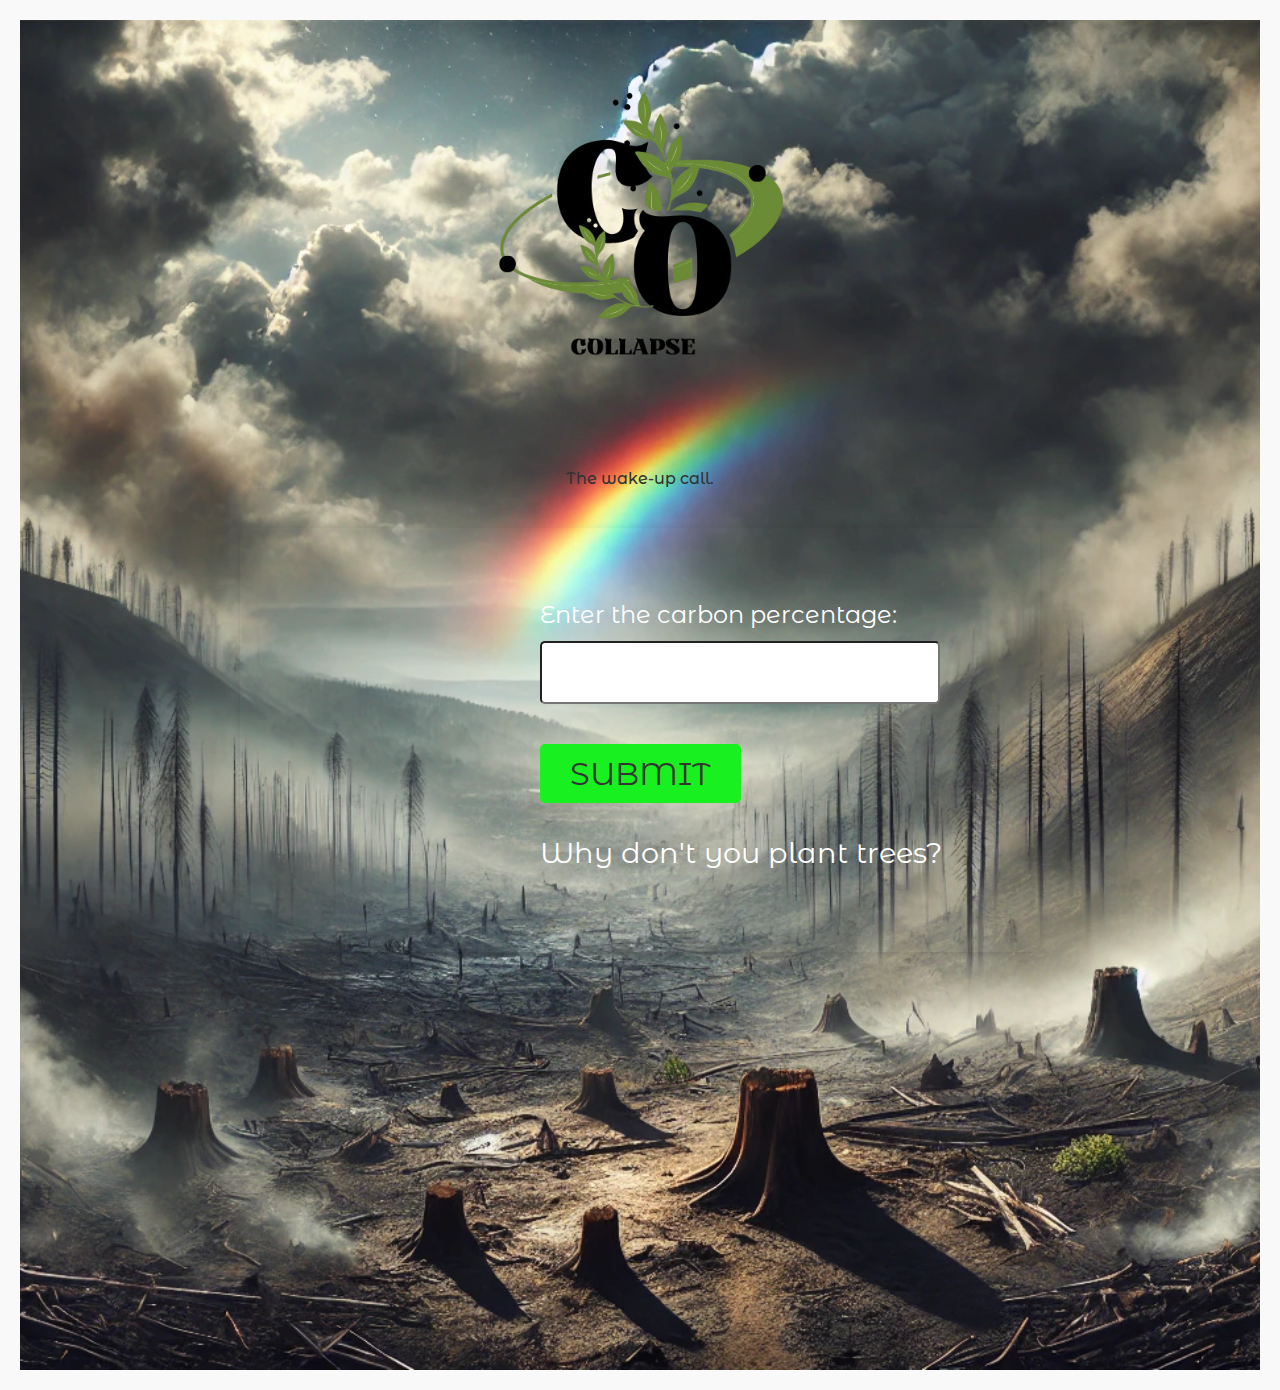
==== Spectra-Useless-Project-main/index.html @ 2319e43c "do" ====
<!DOCTYPE html>
<html lang="en">
<head>
  <meta charset="UTF-8" />
  <meta http-equiv="X-UA-Compatible" content="IE=edge" />
  <meta name="viewport" content="width=device-width, initial-scale=1.0" />
  <title>Document</title>
  <link rel="stylesheet" href="style.css" />
  <link rel="stylesheet" href="./style/css/all.min.css">
</head>
<body>
  <section class="first-page">
    <input type="checkbox" id="check">
    <header>
      <label for="check">
        <i class="fas fa-bars menu-btn"></i>
        <i class="fas fa-times close-btn"></i>
      </label>
    </header>

    <div class="content">
      <img src="logo.png" alt="Image" class="centered-image">
      <div class="info">
        <p>The wake-up call.</p>
      </div>
    </div>

    <div class="container">
      <div class="nextpage">
        <div class="form-feed">
          <form>
            <label for="percent">Enter the carbon percentage:</label><input type="text" id="cpercent">
            <button type="button" onclick="randNum()">SUBMIT</button>
          </form>
          <label for="planting"><p>Why don't you plant <span id="result"></span> trees?</p></label>
        </div>
      </div> 
    </div>
  </section>
  <script src="randomno.js"></script>
</body>
</html>
---- Spectra-Useless-Project-main/style.css ----
@import url("https://fonts.googleapis.com/css2?family=Montserrat+Alternates:wght@100;500;900&display=swap");

* {
  margin: 0;
  padding: 0;
  box-sizing: border-box;
  font-family: "Montserrat Alternates", sans-serif;
}

section {
  position: relative;
  display: flex;
  flex-direction: column;
  align-items: center;
  width: 100%;
  height: 150vh;
  background-image: url(a86589f2-6cae-4448-a960-3ab7c2816e41.jpg);
  background-blend-mode: lighten;
  background-size: cover;
  background-position: center;
}
.first-page {
  position: relative;
  background-blend-mode: lighten;
  background-size: cover;
  background-position: center;
}
.content {
  text-align: center;
  margin-top: -190px;
  width: 90%;
}

.centered-image {
  display: block;
  margin: 0 auto;
  width: 35%;
  padding-top: 200px;
}

.info h2 {
  color: #7e6805;
  font-size: 55px;
  font-weight: 800;
  letter-spacing: 1px;
}

.info p {
  font-size: 16px;
  font-weight: 500;
  margin-bottom: 40px;
}

.info-btn {
  color: black;
  background: #ffe781;
  text-transform: uppercase;
  font-weight: 900;
  padding: 7px 15px;
  border-radius: 10px;
  transition: background 0.5s;
}

.info-btn:hover {
  background: #ffffff;
}

.media-icons {
  display: flex;
  justify-content: center;
  align-items: center;
  margin-top: 20px;
}

.media-icons a {
  color: black;
  font-size: 25px;
  transition: transform 0.3s;
  margin: 0 30px;
}

.media-icons a:hover {
  transform: scale(1.5);
}

label {
  display: none;
}

#check {
  display: none;
}

/* Responsive Styles */
@media (max-width: 960px) {
  header {
    padding: 30px 20px;
  }

  header .navigation {
    display: none;
  }

  label {
    display: block;
    font-size: 25px;
    cursor: pointer;
  }

  #check:checked ~ .navigation {
    display: flex;
    flex-direction: column;
    justify-content: center;
    align-items: center;
    position: fixed;
    top: 0;
    bottom: 0;
    left: 0;
    right: 0;
    background: rgba(255, 231, 129, 0.8);
  }

  .centered-image {
    width: 70%;
  }

  .info h2 {
    font-size: 35px;
  }

  .info p {
    font-size: 14px;
  }
}
.container{
  width: 100%;
  height: 100vh;
}
body {
  font-family: 'Arial', sans-serif;
  background-color: #f9f9f9; /* Light background for contrast */
  color: #333;
  margin: 0;
  padding: 20px;
}

.form-feed {
  padding: 60px 80px 70px 300px; /* Adjusted padding for a balanced layout */
  
  border-radius: 10px; 
  box-shadow: 0 2px 10px rgba(0, 0, 0, 0.1);
  max-width: 800px; 
  margin: auto; 
}

h1 {
  text-align: center; 
  color: #4CAF50;
}

input[type="text"] {
  padding: 10px;
  border-radius: 5px;
  width: 100%; 
  max-width: 400px; 
  margin-bottom: 40px;
  font-size: 2em;
  transition: border-color 0.3s; 
}

label{
  padding: 12px 12px 12px 0;
  display: inline-block;
  font-size: x-large;
  color: #ffffff;
}
input[type="text"]:focus {
  border-color: #4CAF50; /* Change border color on focus */
  outline: none; /* Remove default outline */
}

button[type="button"] {
  background-color: #18f11f; 
  color: rgb(50, 53, 50); 
  border: none;
  padding: 10px 30px;
  border-radius: 5px;
  cursor: pointer;
  font-size: 2em;
  transition: background-color 0.3s, transform 0.2s; 
}

button[type="button"]:hover {
  background-color: #45a049; 
  transform: translateY(-2px); 
}
button[type="button"]:focus {
  outline: 2px solid #4CAF50; 
}

p {
  text-align: center; 
  font-size: 1.2em; 
  margin-top: 20px; 
}

#result {
  font-weight: bold;
  color: #004703; 
}
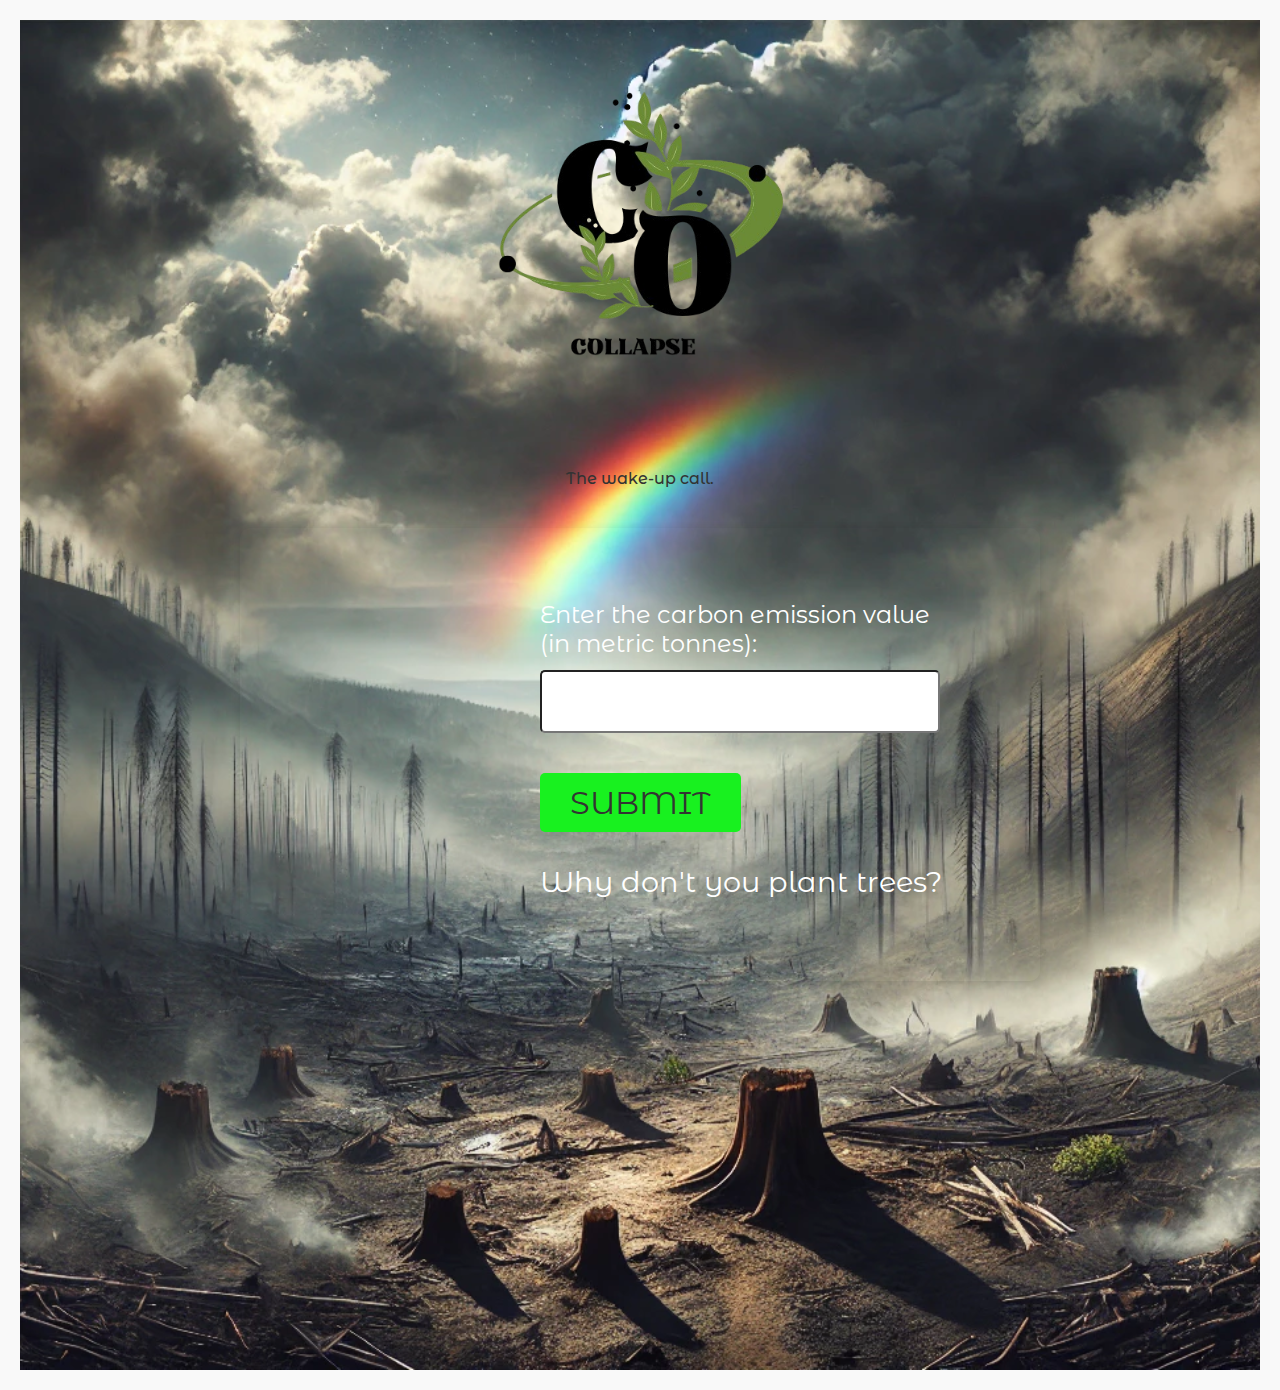
==== commit b1365eb3: "do" ====
--- a/Spectra-Useless-Project-main/index.html
+++ b/Spectra-Useless-Project-main/index.html
@@ -29,7 +29,7 @@
       <div class="nextpage">
         <div class="form-feed">
           <form>
-            <label for="percent">Enter the carbon percentage:</label><input type="text" id="cpercent">
+            <label for="percent">Enter the carbon emission value (in metric tonnes):</label><input type="text" id="cpercent">
             <button type="button" onclick="randNum()">SUBMIT</button>
           </form>
           <label for="planting"><p>Why don't you plant <span id="result"></span> trees?</p></label>
